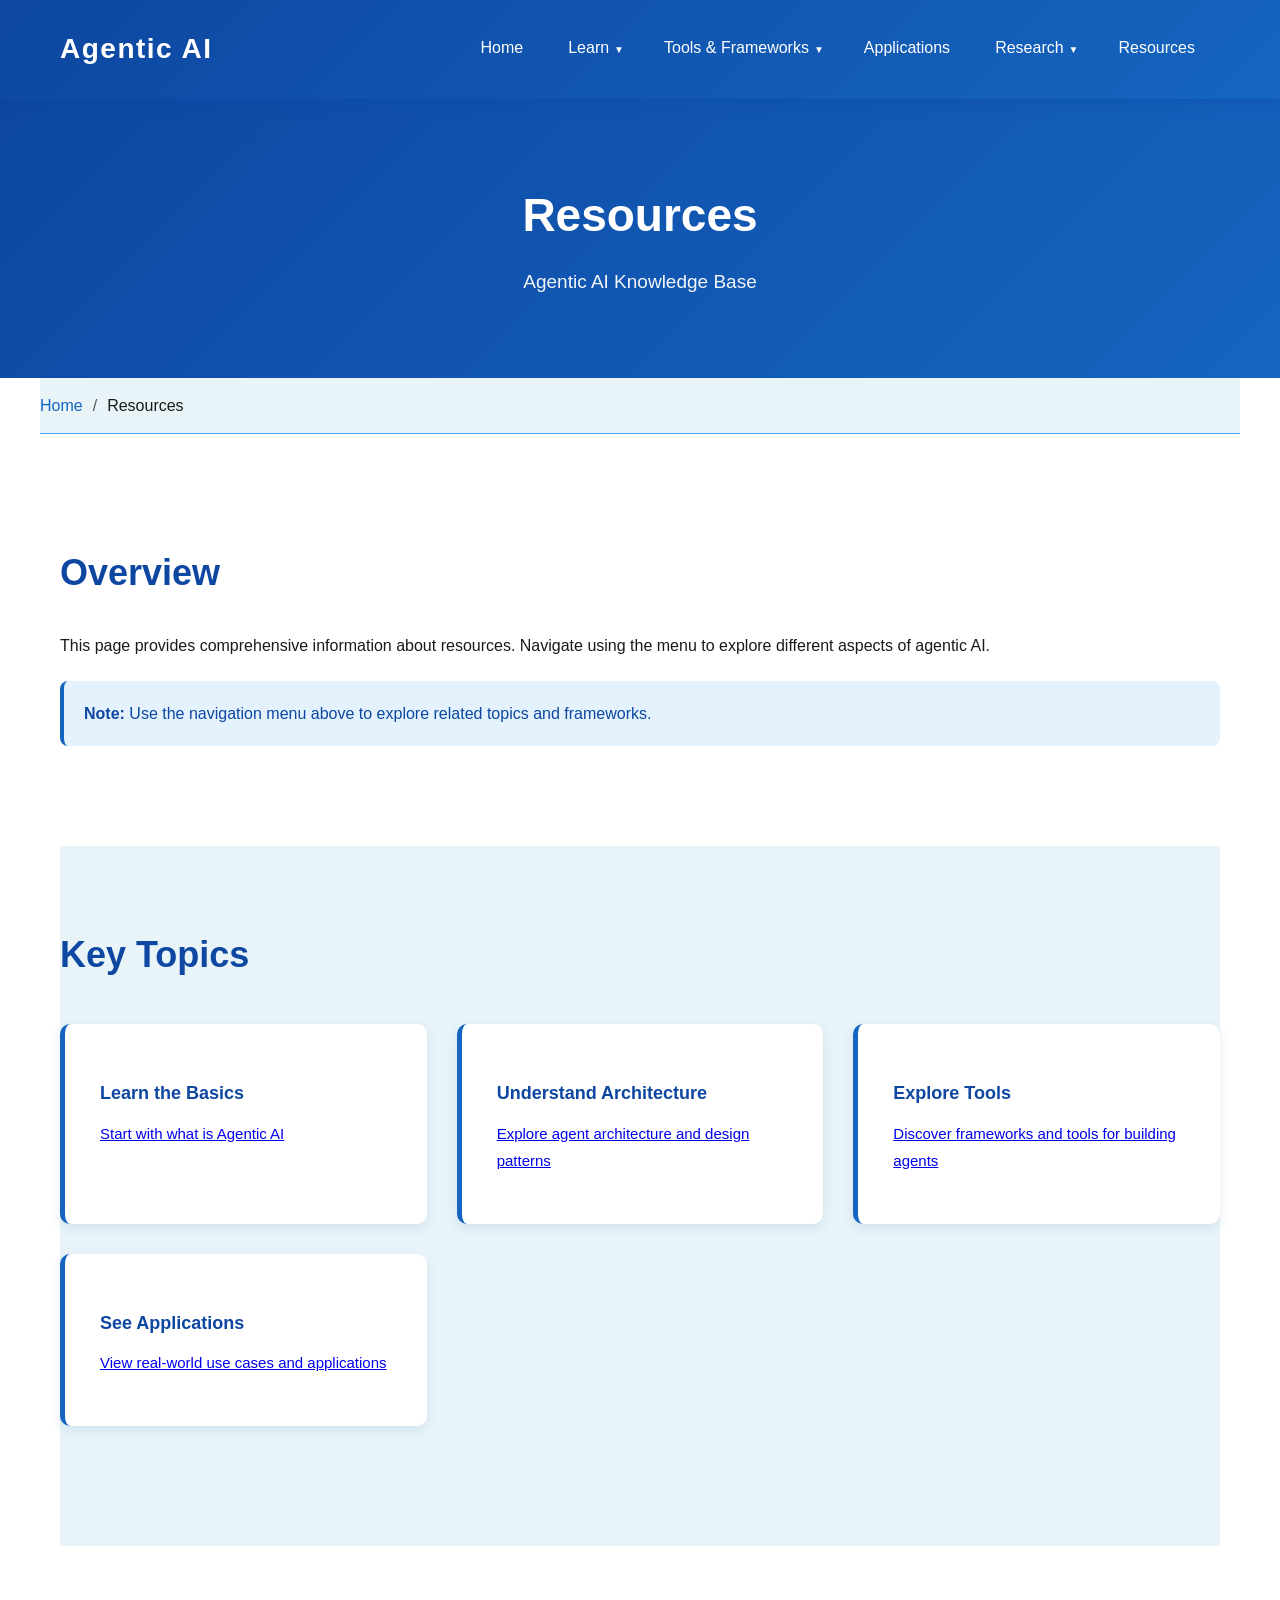
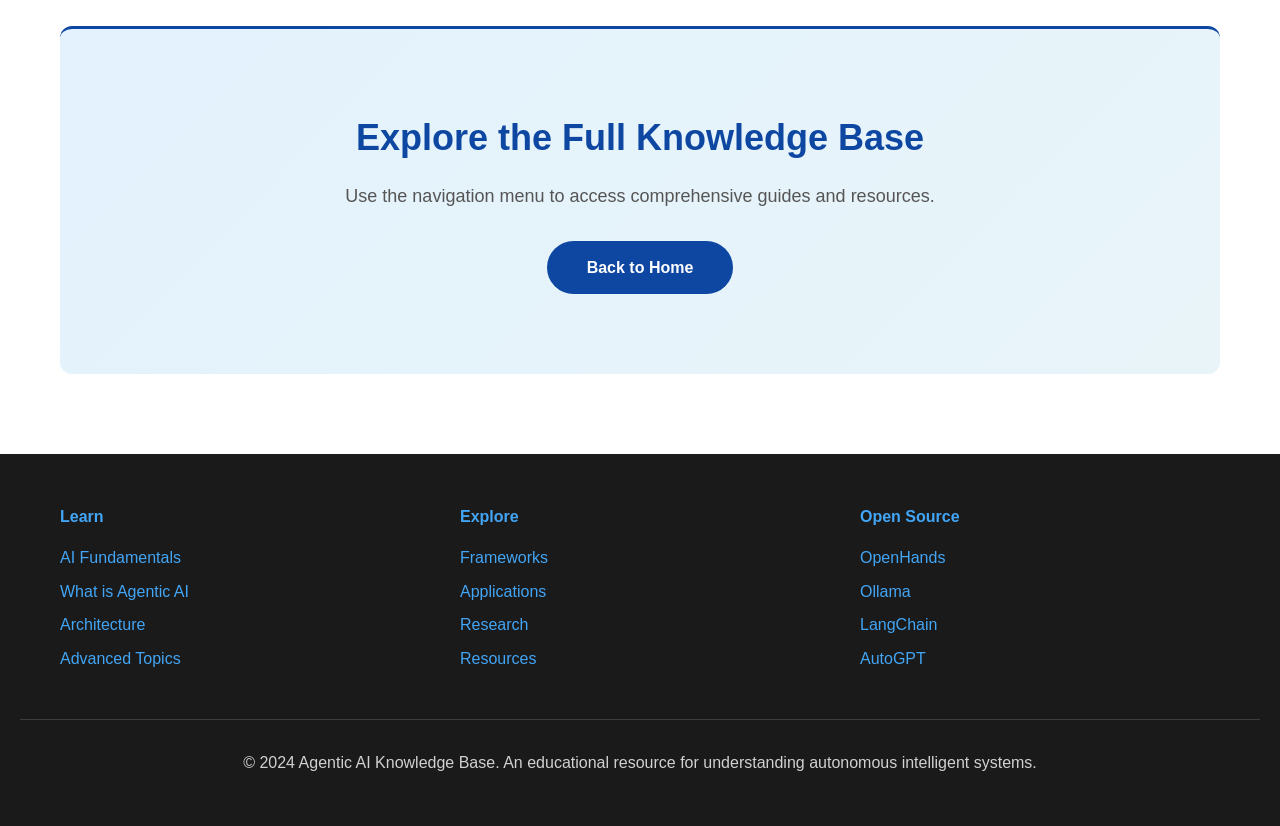
==== resources.html @ 5c1c608d "Build comprehensive Agentic AI knowledge base with flyout menus and darker blue theme - Created 15 d" ====
<!DOCTYPE html>
<html lang="en">
<head>
    <meta charset="UTF-8">
    <meta name="viewport" content="width=device-width, initial-scale=1.0">
    <title>Resources - Agentic AI Knowledge Base</title>
    <link rel="stylesheet" href="styles.css">
</head>
<body>
    <nav class="navbar">
        <div class="container">
            <div class="logo"><h1>Agentic AI</h1></div>
            <ul class="nav-menu">
                <li class="nav-item"><a href="index.html" class="nav-link">Home</a></li>
                <li class="nav-item has-submenu">
                    <a href="#" class="nav-link">Learn</a>
                    <ul class="submenu">
                        <li><a href="fundamentals.html">AI Fundamentals</a></li>
                        <li><a href="what-is.html">What is Agentic AI</a></li>
                        <li><a href="architecture.html">Architecture & Design</a></li>
                        <li><a href="advanced-topics.html">Advanced Topics</a></li>
                    </ul>
                </li>
                <li class="nav-item has-submenu">
                    <a href="#" class="nav-link">Tools & Frameworks</a>
                    <ul class="submenu">
                        <li><a href="frameworks.html">All Frameworks</a></li>
                        <li class="has-submenu">
                            <a href="#">Open Source Projects</a>
                            <ul class="submenu">
                                <li><a href="openhands.html">OpenHands</a></li>
                                <li><a href="ollama.html">Ollama</a></li>
                                <li><a href="langchain.html">LangChain</a></li>
                                <li><a href="autogpt.html">AutoGPT</a></li>
                            </ul>
                        </li>
                        <li><a href="frameworks.html#commercial">Commercial Tools</a></li>
                    </ul>
                </li>
                <li class="nav-item"><a href="use-cases.html" class="nav-link">Applications</a></li>
                <li class="nav-item has-submenu">
                    <a href="#" class="nav-link">Research</a>
                    <ul class="submenu">
                        <li><a href="research-papers.html">Papers & Publications</a></li>
                        <li><a href="trends.html">Trends & Future</a></li>
                        <li><a href="challenges.html">Challenges</a></li>
                    </ul>
                </li>
                <li class="nav-item"><a href="resources.html" class="nav-link">Resources</a></li>
            </ul>
        </div>
    </nav>

    <header class="page-header">
        <h1>Resources</h1>
        <p>Agentic AI Knowledge Base</p>
    </header>

    <div class="breadcrumb container">
        <ol>
            <li><a href="index.html">Home</a></li>
            <li>Resources</li>
        </ol>
    </div>

    <main class="container">
        <section class="content-section">
            <h2>Overview</h2>
            <p>This page provides comprehensive information about resources. Navigate using the menu to explore different aspects of agentic AI.</p>
            <div class="alert alert-info">
                <strong>Note:</strong> Use the navigation menu above to explore related topics and frameworks.
            </div>
        </section>

        <section class="content-section">
            <h2>Key Topics</h2>
            <div class="cards-grid">
                <div class="card">
                    <h4>Learn the Basics</h4>
                    <p><a href="what-is.html">Start with what is Agentic AI</a></p>
                </div>
                <div class="card">
                    <h4>Understand Architecture</h4>
                    <p><a href="architecture.html">Explore agent architecture and design patterns</a></p>
                </div>
                <div class="card">
                    <h4>Explore Tools</h4>
                    <p><a href="frameworks.html">Discover frameworks and tools for building agents</a></p>
                </div>
                <div class="card">
                    <h4>See Applications</h4>
                    <p><a href="use-cases.html">View real-world use cases and applications</a></p>
                </div>
            </div>
        </section>

        <section class="cta-section container">
            <h2>Explore the Full Knowledge Base</h2>
            <p>Use the navigation menu to access comprehensive guides and resources.</p>
            <a href="index.html" class="button">Back to Home</a>
        </section>
    </main>

    <footer>
        <div class="container">
            <div>
                <h4>Learn</h4>
                <ul>
                    <li><a href="fundamentals.html">AI Fundamentals</a></li>
                    <li><a href="what-is.html">What is Agentic AI</a></li>
                    <li><a href="architecture.html">Architecture</a></li>
                    <li><a href="advanced-topics.html">Advanced Topics</a></li>
                </ul>
            </div>
            <div>
                <h4>Explore</h4>
                <ul>
                    <li><a href="frameworks.html">Frameworks</a></li>
                    <li><a href="use-cases.html">Applications</a></li>
                    <li><a href="research-papers.html">Research</a></li>
                    <li><a href="resources.html">Resources</a></li>
                </ul>
            </div>
            <div>
                <h4>Open Source</h4>
                <ul>
                    <li><a href="openhands.html">OpenHands</a></li>
                    <li><a href="ollama.html">Ollama</a></li>
                    <li><a href="langchain.html">LangChain</a></li>
                    <li><a href="autogpt.html">AutoGPT</a></li>
                </ul>
            </div>
        </div>
        <div class="footer-bottom">
            <p>&copy; 2024 Agentic AI Knowledge Base. An educational resource for understanding autonomous intelligent systems.</p>
        </div>
    </footer>
</body>
</html>
---- styles.css ----
/* ===== Color Palette - Darker Blue Theme ===== */
:root {
    --primary-dark-blue: #0d47a1;
    --primary-blue: #1565c0;
    --medium-blue: #1976d2;
    --light-blue: #42a5f5;
    --pale-blue: #e3f2fd;
    --background-blue: #e8f4f8;
    --gray-dark: #1a1a1a;
    --gray-medium: #555555;
    --gray-light: #f5f5f5;
    --white: #ffffff;
    --border: #c0c0c0;
    --accent-teal: #00897b;
}

/* ===== Global Styles ===== */
* {
    margin: 0;
    padding: 0;
    box-sizing: border-box;
}

html {
    scroll-behavior: smooth;
}

body {
    font-family: 'Segoe UI', Tahoma, Geneva, Verdana, sans-serif;
    color: var(--gray-dark);
    background-color: var(--white);
    line-height: 1.6;
}

.container {
    max-width: 1200px;
    margin: 0 auto;
    padding: 0 20px;
}

/* ===== Navigation Bar ===== */
.navbar {
    background: linear-gradient(135deg, var(--primary-dark-blue) 0%, var(--primary-blue) 100%);
    padding: 20px 0;
    box-shadow: 0 4px 12px rgba(13, 71, 161, 0.3);
    position: sticky;
    top: 0;
    z-index: 100;
}

.navbar .container {
    display: flex;
    justify-content: space-between;
    align-items: center;
}

.logo h1 {
    color: var(--white);
    font-size: 28px;
    font-weight: 700;
    letter-spacing: 1.5px;
}

.nav-menu {
    display: flex;
    list-style: none;
    gap: 0;
    align-items: center;
}

.nav-item {
    position: relative;
}

.nav-link {
    display: block;
    text-decoration: none;
    color: var(--white);
    font-weight: 500;
    padding: 15px 20px;
    transition: background-color 0.3s ease, color 0.3s ease;
    border-bottom: 3px solid transparent;
}

.nav-link:hover {
    background-color: rgba(255, 255, 255, 0.1);
    border-bottom-color: var(--light-blue);
}

.nav-link.active {
    background-color: rgba(255, 255, 255, 0.15);
    border-bottom-color: var(--light-blue);
}

.nav-link::after {
    content: '';
    display: inline-block;
    margin-left: 5px;
}

.nav-item.has-submenu > .nav-link::after {
    content: '▼';
    font-size: 10px;
    transition: transform 0.3s ease;
}

.nav-item.has-submenu:hover > .nav-link::after {
    transform: rotate(180deg);
}

/* ===== Flyout/Dropdown Menus ===== */
.submenu {
    position: absolute;
    top: 100%;
    left: 0;
    background: var(--primary-blue);
    min-width: 240px;
    list-style: none;
    box-shadow: 0 8px 24px rgba(13, 71, 161, 0.3);
    border-radius: 0 0 8px 8px;
    opacity: 0;
    visibility: hidden;
    transform: translateY(-10px);
    transition: opacity 0.3s ease, visibility 0.3s ease, transform 0.3s ease;
    z-index: 200;
}

.nav-item:hover > .submenu {
    opacity: 1;
    visibility: visible;
    transform: translateY(0);
}

.submenu li {
    border-bottom: 1px solid rgba(255, 255, 255, 0.1);
}

.submenu li:last-child {
    border-bottom: none;
}

.submenu a {
    display: block;
    text-decoration: none;
    color: var(--white);
    padding: 12px 20px;
    transition: background-color 0.3s ease, padding-left 0.3s ease;
    font-size: 14px;
}

.submenu a:hover {
    background-color: var(--primary-dark-blue);
    padding-left: 30px;
}

/* ===== Two-Level Submenu (Nested) ===== */
.submenu li.has-submenu {
    position: relative;
}

.submenu li.has-submenu > a::after {
    content: '▶';
    float: right;
    font-size: 10px;
}

.submenu .submenu {
    position: absolute;
    top: 0;
    left: 100%;
    margin-top: 0;
    border-radius: 0 8px 8px 0;
}

.submenu li.has-submenu:hover > .submenu {
    opacity: 1;
    visibility: visible;
    transform: translateX(0);
}

.submenu .submenu {
    opacity: 0;
    visibility: hidden;
    transform: translateX(-10px);
}

/* ===== Hero Section ===== */
.hero {
    background: linear-gradient(135deg, var(--primary-dark-blue) 0%, var(--primary-blue) 100%);
    padding: 120px 20px;
    color: var(--white);
    text-align: center;
}

.hero-content h2 {
    font-size: 52px;
    margin-bottom: 20px;
    font-weight: 700;
    letter-spacing: 1px;
}

.hero-content p {
    font-size: 22px;
    margin-bottom: 40px;
    opacity: 0.95;
    line-height: 1.6;
}

.cta-button {
    background-color: var(--light-blue);
    color: var(--primary-dark-blue);
    border: none;
    padding: 16px 45px;
    font-size: 16px;
    font-weight: 700;
    border-radius: 50px;
    cursor: pointer;
    transition: all 0.3s ease;
    box-shadow: 0 4px 15px rgba(0, 0, 0, 0.2);
}

.cta-button:hover {
    background-color: var(--white);
    color: var(--primary-dark-blue);
    transform: translateY(-4px);
    box-shadow: 0 8px 25px rgba(0, 0, 0, 0.3);
}

/* ===== Page Header ===== */
.page-header {
    background: linear-gradient(135deg, var(--primary-dark-blue) 0%, var(--primary-blue) 100%);
    color: var(--white);
    padding: 80px 20px;
    text-align: center;
}

.page-header h1 {
    font-size: 46px;
    margin-bottom: 15px;
    font-weight: 700;
}

.page-header p {
    font-size: 19px;
    opacity: 0.95;
}

/* ===== Breadcrumb ===== */
.breadcrumb {
    background: var(--background-blue);
    padding: 15px 0;
    margin-bottom: 30px;
    border-bottom: 1px solid var(--light-blue);
}

.breadcrumb ol {
    list-style: none;
    display: flex;
    flex-wrap: wrap;
    gap: 0;
}

.breadcrumb li {
    color: var(--gray-dark);
}

.breadcrumb li:before {
    content: '/';
    margin: 0 10px;
    color: var(--gray-medium);
}

.breadcrumb li:first-child:before {
    content: '';
    margin: 0;
}

.breadcrumb a {
    color: var(--primary-blue);
    text-decoration: none;
    font-weight: 500;
}

.breadcrumb a:hover {
    text-decoration: underline;
}

/* ===== Main Content Sections ===== */
.intro {
    padding: 100px 0;
    text-align: center;
}

.intro h2 {
    color: var(--primary-dark-blue);
    font-size: 38px;
    margin-bottom: 25px;
    font-weight: 700;
}

.intro p {
    font-size: 18px;
    color: var(--gray-medium);
    max-width: 800px;
    margin: 0 auto;
    line-height: 1.8;
}

/* ===== Feature Cards ===== */
.features {
    display: grid;
    grid-template-columns: repeat(auto-fit, minmax(280px, 1fr));
    gap: 30px;
    padding: 60px 0;
}

.feature-card {
    background: var(--pale-blue);
    padding: 45px 35px;
    border-radius: 10px;
    text-align: center;
    transition: all 0.3s ease;
    border: 2px solid var(--light-blue);
    border-left: 4px solid var(--primary-dark-blue);
}

.feature-card:hover {
    transform: translateY(-10px);
    box-shadow: 0 12px 35px rgba(13, 71, 161, 0.2);
    border-left: 4px solid var(--accent-teal);
}

.feature-card h3 {
    color: var(--primary-dark-blue);
    font-size: 24px;
    margin-bottom: 15px;
    font-weight: 700;
}

.feature-card p {
    color: var(--gray-medium);
    font-size: 16px;
    line-height: 1.7;
}

/* ===== Content Section ===== */
.content-section {
    padding: 80px 0;
}

.content-section:nth-child(even) {
    background: var(--background-blue);
}

.content-section h2 {
    color: var(--primary-dark-blue);
    font-size: 36px;
    margin-bottom: 30px;
    font-weight: 700;
}

.content-section h3 {
    color: var(--primary-blue);
    font-size: 24px;
    margin: 30px 0 15px 0;
    font-weight: 700;
}

.content-section h4 {
    color: var(--medium-blue);
    font-size: 18px;
    margin: 20px 0 10px 0;
    font-weight: 700;
}

.content-section p {
    color: var(--gray-dark);
    line-height: 1.8;
    margin-bottom: 15px;
}

/* ===== Cards Grid ===== */
.cards-grid {
    display: grid;
    grid-template-columns: repeat(auto-fit, minmax(300px, 1fr));
    gap: 30px;
    margin: 40px 0;
}

.card {
    background: var(--white);
    padding: 35px;
    border-radius: 10px;
    border-left: 5px solid var(--primary-blue);
    box-shadow: 0 4px 12px rgba(13, 71, 161, 0.1);
    transition: all 0.3s ease;
}

.card:hover {
    transform: translateY(-8px);
    box-shadow: 0 8px 24px rgba(13, 71, 161, 0.2);
    border-left-color: var(--accent-teal);
}

.card h4 {
    color: var(--primary-dark-blue);
    margin-bottom: 12px;
    font-size: 18px;
}

.card p {
    color: var(--gray-medium);
    font-size: 15px;
}

/* ===== Project Cards ===== */
.project-card {
    background: var(--white);
    border: 2px solid var(--light-blue);
    border-radius: 10px;
    padding: 30px;
    margin: 20px 0;
    transition: all 0.3s ease;
}

.project-card:hover {
    box-shadow: 0 10px 30px rgba(13, 71, 161, 0.2);
    border-color: var(--primary-dark-blue);
}

.project-card h3 {
    color: var(--primary-dark-blue);
    margin-bottom: 10px;
    font-size: 22px;
}

.project-badge {
    display: inline-block;
    background: var(--light-blue);
    color: var(--primary-dark-blue);
    padding: 5px 12px;
    border-radius: 20px;
    font-size: 12px;
    font-weight: 700;
    margin-right: 8px;
    margin-bottom: 10px;
}

.project-card p {
    color: var(--gray-dark);
    margin: 10px 0;
}

.project-card ul {
    list-style: none;
    padding-left: 0;
}

.project-card li {
    padding: 5px 0;
    color: var(--gray-medium);
}

.project-card li:before {
    content: '→ ';
    color: var(--primary-blue);
    font-weight: bold;
    margin-right: 8px;
}

/* ===== Two Column Layout ===== */
.two-column {
    display: grid;
    grid-template-columns: 1fr 1fr;
    gap: 50px;
    align-items: start;
}

.two-column h3 {
    grid-column: 1 / -1;
}

/* ===== List Styles ===== */
.content-section ol,
.content-section ul {
    margin: 20px 0 20px 30px;
    color: var(--gray-dark);
}

.content-section li {
    margin-bottom: 12px;
    line-height: 1.7;
}

/* ===== Code Blocks ===== */
.code-block {
    background: var(--gray-dark);
    color: #00ff00;
    padding: 20px;
    border-radius: 8px;
    overflow-x: auto;
    margin: 20px 0;
    font-family: 'Courier New', monospace;
    font-size: 14px;
    line-height: 1.5;
    border-left: 4px solid var(--accent-teal);
}

/* ===== CTA Section ===== */
.cta-section {
    background: linear-gradient(135deg, var(--pale-blue) 0%, var(--background-blue) 100%);
    padding: 80px 40px;
    text-align: center;
    border-radius: 12px;
    margin: 80px 0;
    border-top: 3px solid var(--primary-dark-blue);
}

.cta-section h2 {
    color: var(--primary-dark-blue);
    font-size: 36px;
    margin-bottom: 15px;
}

.cta-section p {
    color: var(--gray-medium);
    margin-bottom: 30px;
    font-size: 18px;
}

.button {
    display: inline-block;
    background: var(--primary-dark-blue);
    color: var(--white);
    padding: 14px 40px;
    text-decoration: none;
    border-radius: 50px;
    font-weight: 700;
    transition: all 0.3s ease;
    border: none;
    cursor: pointer;
}

.button:hover {
    background: var(--primary-blue);
    transform: translateY(-3px);
    box-shadow: 0 8px 20px rgba(13, 71, 161, 0.3);
}

.button-secondary {
    background: var(--light-blue);
    color: var(--primary-dark-blue);
}

.button-secondary:hover {
    background: var(--medium-blue);
    color: var(--white);
}

/* ===== Footer ===== */
footer {
    background: var(--gray-dark);
    color: var(--white);
    padding: 50px 20px;
    margin-top: 80px;
}

footer .container {
    display: grid;
    grid-template-columns: repeat(auto-fit, minmax(250px, 1fr));
    gap: 40px;
    text-align: left;
    margin-bottom: 40px;
}

footer h4 {
    color: var(--light-blue);
    margin-bottom: 15px;
}

footer ul {
    list-style: none;
}

footer li {
    margin-bottom: 8px;
}

footer a {
    color: var(--light-blue);
    text-decoration: none;
    transition: color 0.3s ease;
}

footer a:hover {
    color: var(--white);
    text-decoration: underline;
}

footer .footer-bottom {
    text-align: center;
    padding-top: 30px;
    border-top: 1px solid rgba(255, 255, 255, 0.2);
    opacity: 0.8;
}

/* ===== Alert Boxes ===== */
.alert {
    padding: 20px;
    margin: 20px 0;
    border-radius: 8px;
    border-left: 4px solid;
}

.alert-info {
    background: var(--pale-blue);
    border-left-color: var(--primary-blue);
    color: var(--primary-dark-blue);
}

.alert-note {
    background: #fff3e0;
    border-left-color: #ff9800;
    color: #e65100;
}

/* ===== Responsive Design ===== */
@media (max-width: 1024px) {
    .two-column {
        grid-template-columns: 1fr;
        gap: 30px;
    }

    .two-column h3 {
        grid-column: 1;
    }
}

@media (max-width: 768px) {
    .navbar .container {
        flex-direction: column;
        gap: 15px;
    }

    .nav-menu {
        flex-direction: column;
        width: 100%;
        gap: 0;
    }

    .nav-link {
        padding: 12px 15px;
    }

    .submenu {
        position: static;
        opacity: 0;
        visibility: hidden;
        max-height: 0;
        overflow: hidden;
        transition: all 0.3s ease;
    }

    .nav-item.has-submenu:hover > .submenu {
        opacity: 1;
        visibility: visible;
        max-height: 500px;
    }

    .submenu .submenu {
        position: static;
        box-shadow: none;
        background: rgba(21, 101, 192, 0.9);
        border-radius: 0;
    }

    .hero {
        padding: 80px 20px;
    }

    .hero-content h2 {
        font-size: 36px;
    }

    .hero-content p {
        font-size: 18px;
    }

    .page-header {
        padding: 60px 20px;
    }

    .page-header h1 {
        font-size: 32px;
    }

    .intro h2,
    .content-section h2,
    .cta-section h2 {
        font-size: 28px;
    }

    .features,
    .cards-grid {
        grid-template-columns: 1fr;
    }

    footer .container {
        grid-template-columns: 1fr;
    }
}

@media (max-width: 480px) {
    .nav-link {
        padding: 10px 12px;
        font-size: 14px;
    }

    .logo h1 {
        font-size: 22px;
    }

    .hero {
        padding: 60px 15px;
    }

    .hero-content h2 {
        font-size: 26px;
    }

    .page-header h1 {
        font-size: 24px;
    }

    .intro h2,
    .content-section h2 {
        font-size: 22px;
    }

    .feature-card,
    .card {
        padding: 25px 20px;
    }

    .project-card {
        padding: 20px;
    }
}
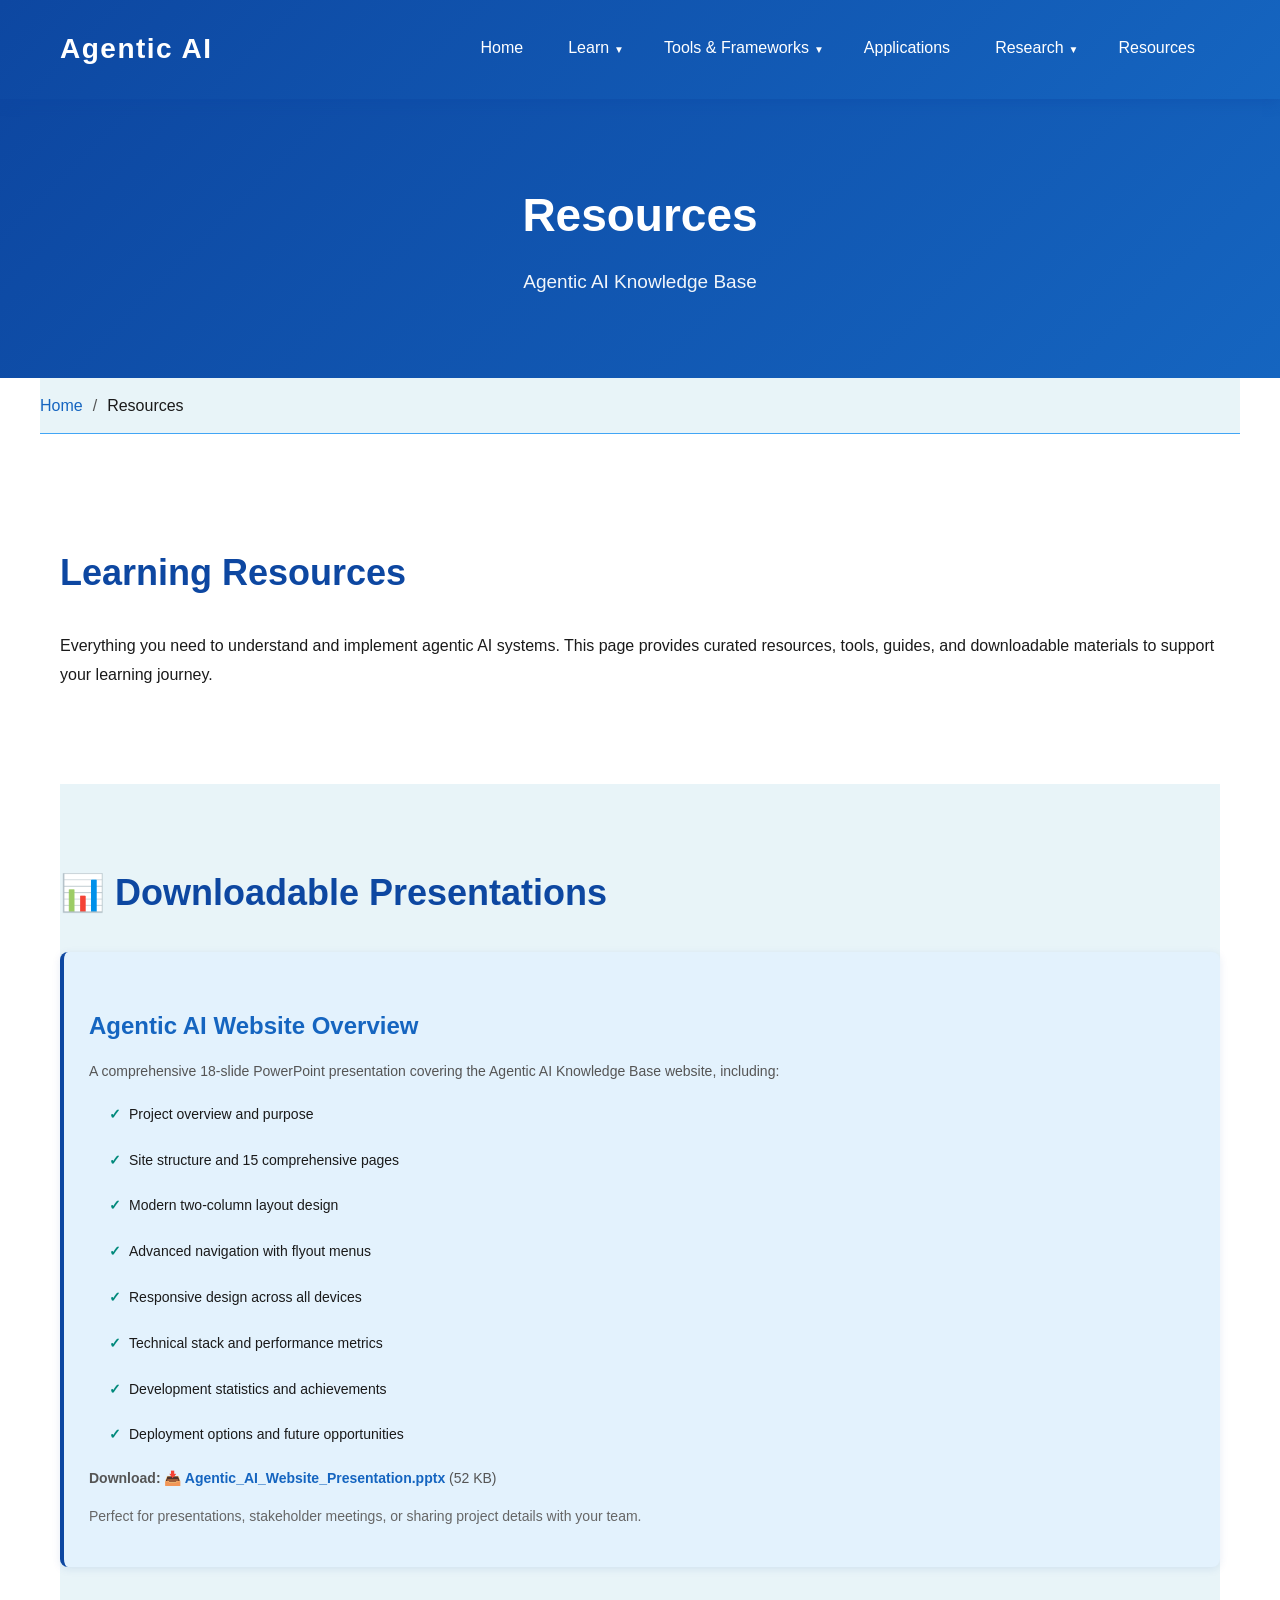
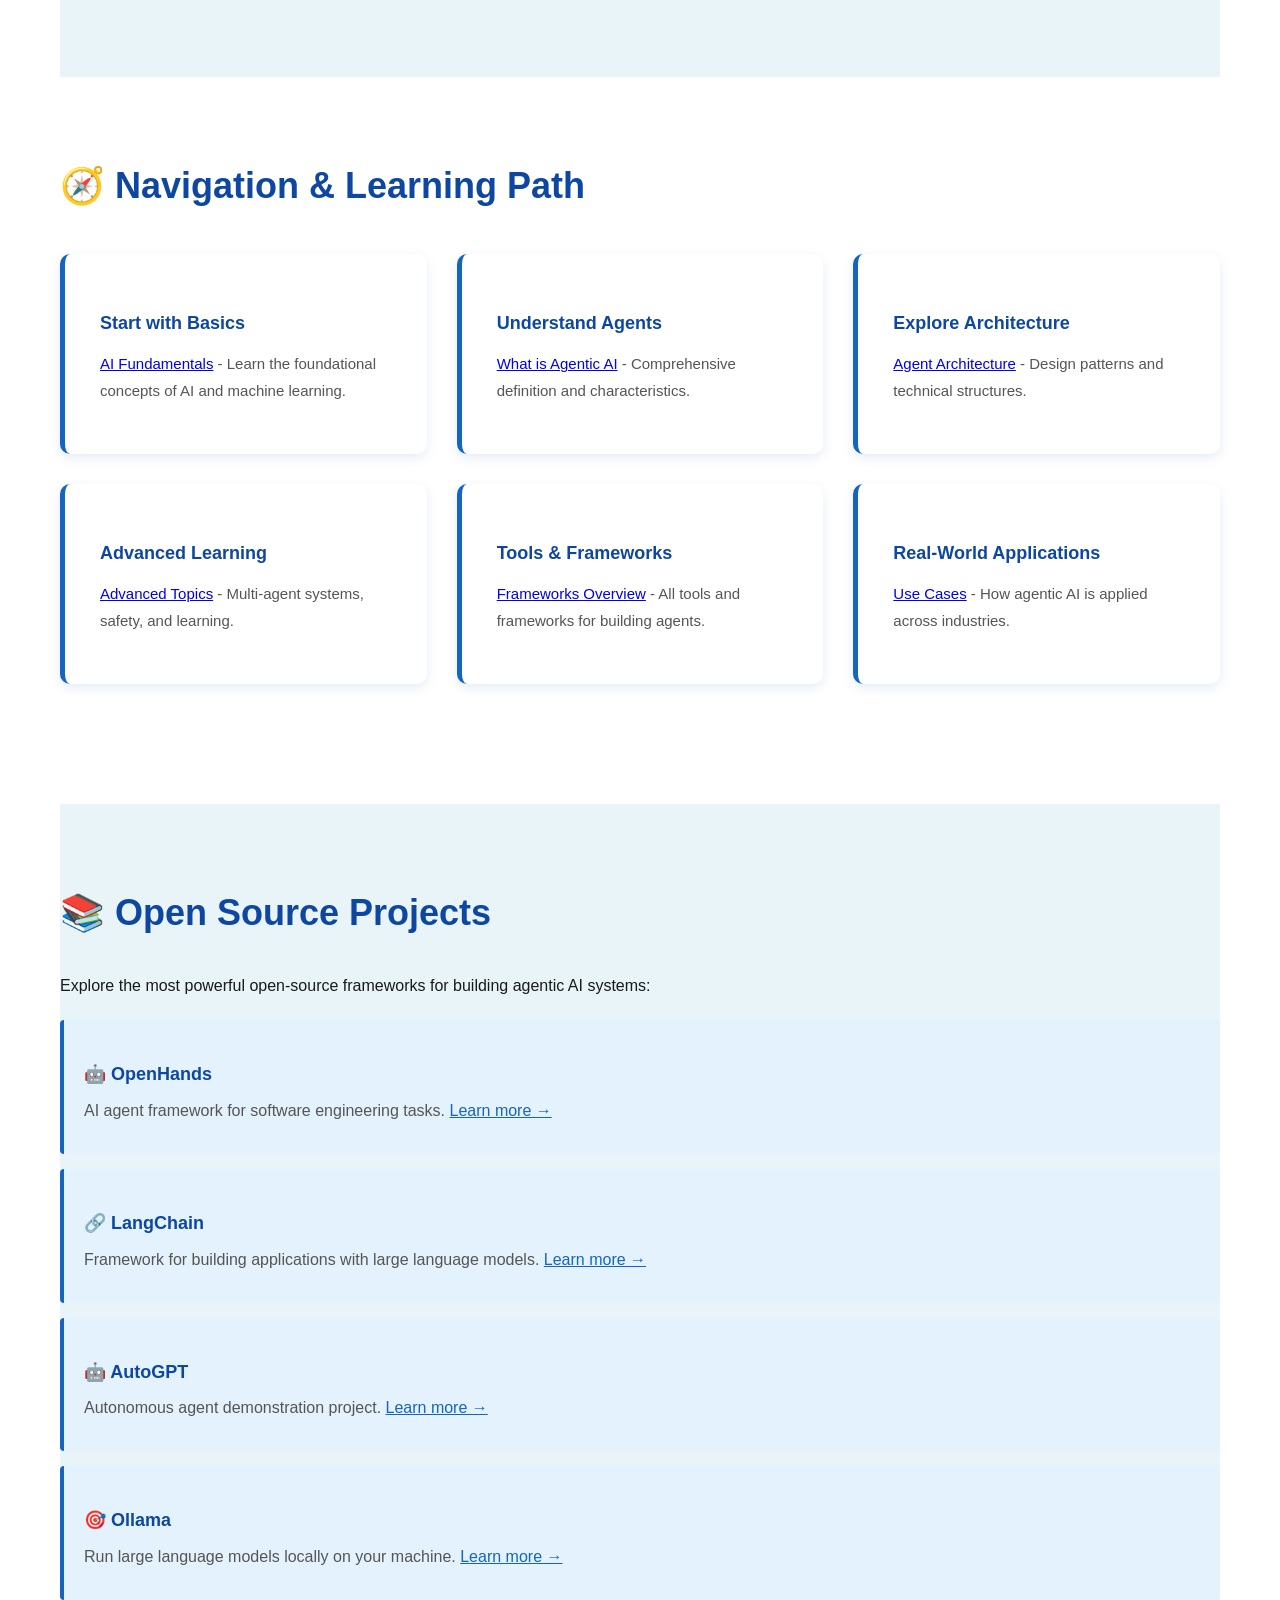
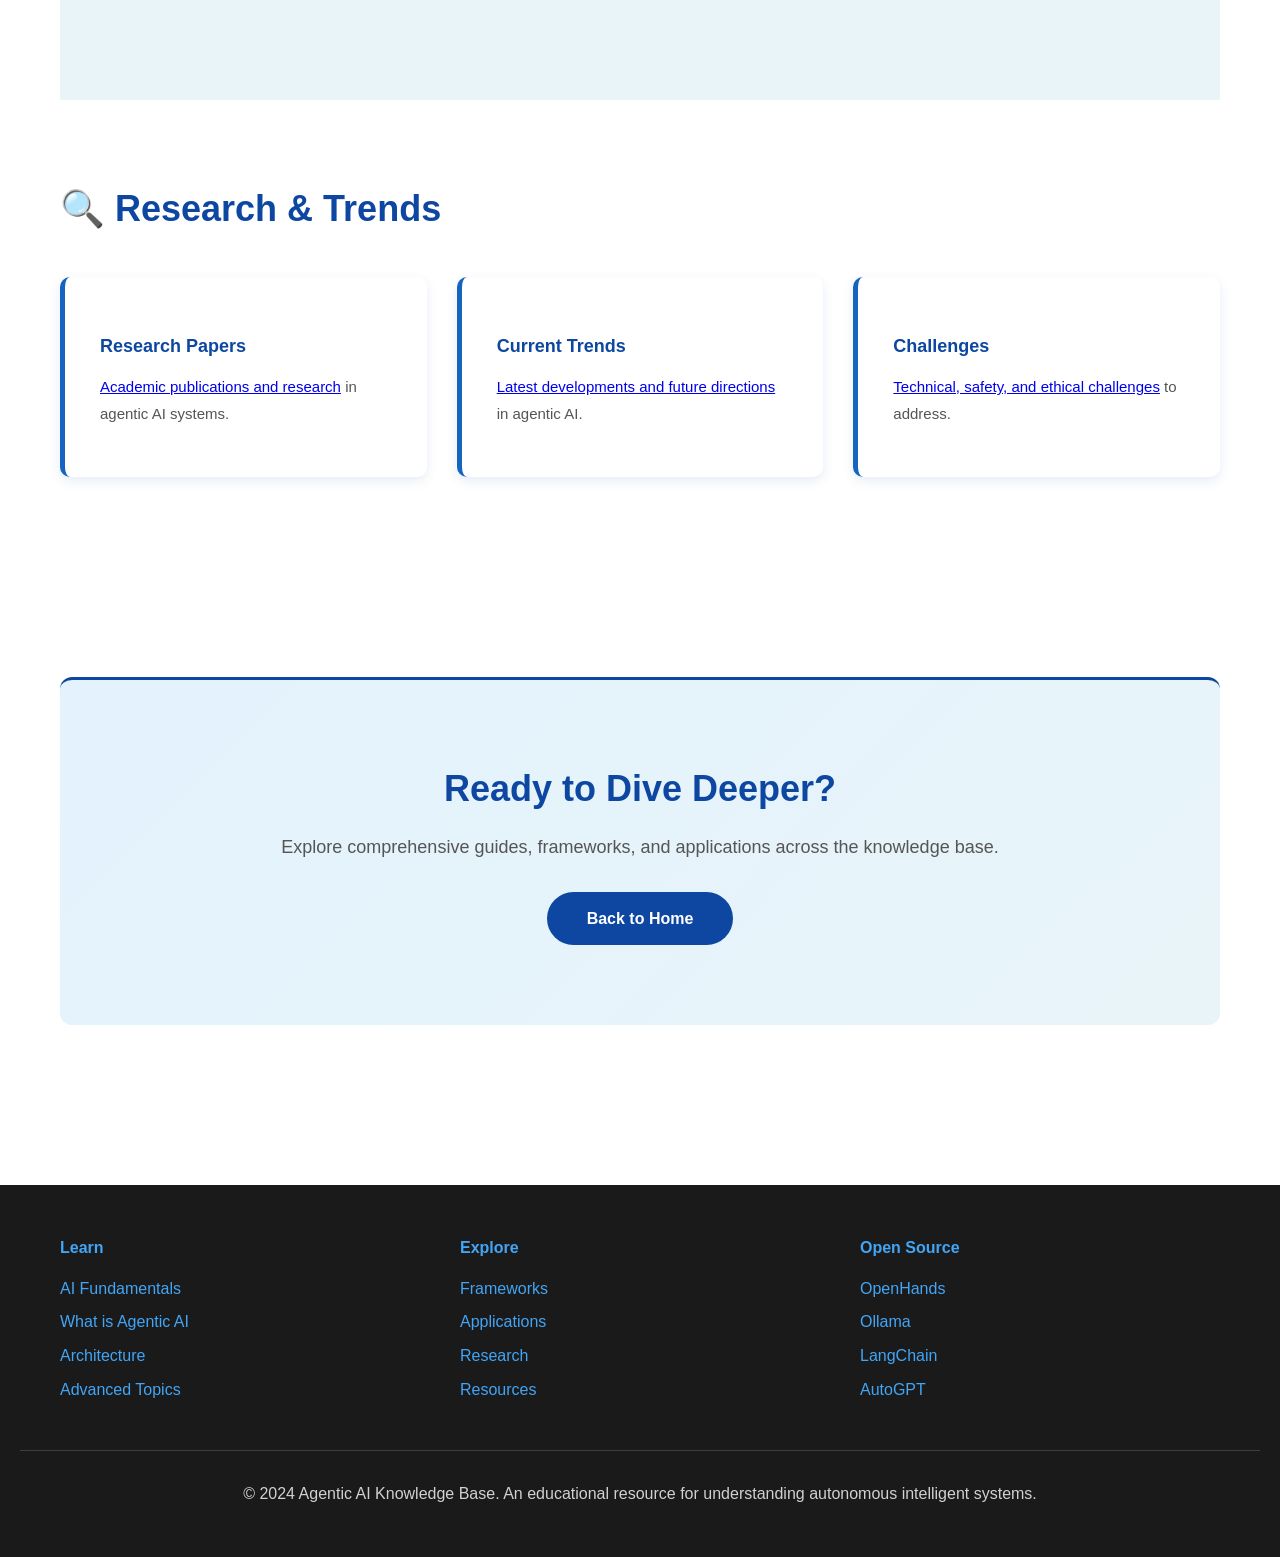
==== commit c932866c: "Add PowerPoint presentation to repo and update resources page - Added Agentic_AI_Website_Presentatio" ====
--- a/resources.html
+++ b/resources.html
@@ -65,38 +65,104 @@
 
     <main class="container">
         <section class="content-section">
-            <h2>Overview</h2>
-            <p>This page provides comprehensive information about resources. Navigate using the menu to explore different aspects of agentic AI.</p>
-            <div class="alert alert-info">
-                <strong>Note:</strong> Use the navigation menu above to explore related topics and frameworks.
-            </div>
-        </section>
-
-        <section class="content-section">
-            <h2>Key Topics</h2>
+            <h2>Learning Resources</h2>
+            <p>Everything you need to understand and implement agentic AI systems. This page provides curated resources, tools, guides, and downloadable materials to support your learning journey.</p>
+        </section>
+
+        <section class="content-section">
+            <h2>📊 Downloadable Presentations</h2>
+            <div class="highlight-box" style="margin-bottom: 30px;">
+                <h3>Agentic AI Website Overview</h3>
+                <p>A comprehensive 18-slide PowerPoint presentation covering the Agentic AI Knowledge Base website, including:</p>
+                <ul style="margin: 15px 0 15px 20px;">
+                    <li>Project overview and purpose</li>
+                    <li>Site structure and 15 comprehensive pages</li>
+                    <li>Modern two-column layout design</li>
+                    <li>Advanced navigation with flyout menus</li>
+                    <li>Responsive design across all devices</li>
+                    <li>Technical stack and performance metrics</li>
+                    <li>Development statistics and achievements</li>
+                    <li>Deployment options and future opportunities</li>
+                </ul>
+                <p><strong>Download:</strong> <a href="Agentic_AI_Website_Presentation.pptx" style="color: #1565c0; font-weight: 600; text-decoration: none;">📥 Agentic_AI_Website_Presentation.pptx</a> (52 KB)</p>
+                <p style="font-size: 14px; color: #666; margin-top: 10px;">Perfect for presentations, stakeholder meetings, or sharing project details with your team.</p>
+            </div>
+        </section>
+
+        <section class="content-section">
+            <h2>🧭 Navigation & Learning Path</h2>
             <div class="cards-grid">
                 <div class="card">
-                    <h4>Learn the Basics</h4>
-                    <p><a href="what-is.html">Start with what is Agentic AI</a></p>
-                </div>
-                <div class="card">
-                    <h4>Understand Architecture</h4>
-                    <p><a href="architecture.html">Explore agent architecture and design patterns</a></p>
-                </div>
-                <div class="card">
-                    <h4>Explore Tools</h4>
-                    <p><a href="frameworks.html">Discover frameworks and tools for building agents</a></p>
-                </div>
-                <div class="card">
-                    <h4>See Applications</h4>
-                    <p><a href="use-cases.html">View real-world use cases and applications</a></p>
+                    <h4>Start with Basics</h4>
+                    <p><a href="fundamentals.html">AI Fundamentals</a> - Learn the foundational concepts of AI and machine learning.</p>
+                </div>
+                <div class="card">
+                    <h4>Understand Agents</h4>
+                    <p><a href="what-is.html">What is Agentic AI</a> - Comprehensive definition and characteristics.</p>
+                </div>
+                <div class="card">
+                    <h4>Explore Architecture</h4>
+                    <p><a href="architecture.html">Agent Architecture</a> - Design patterns and technical structures.</p>
+                </div>
+                <div class="card">
+                    <h4>Advanced Learning</h4>
+                    <p><a href="advanced-topics.html">Advanced Topics</a> - Multi-agent systems, safety, and learning.</p>
+                </div>
+                <div class="card">
+                    <h4>Tools & Frameworks</h4>
+                    <p><a href="frameworks.html">Frameworks Overview</a> - All tools and frameworks for building agents.</p>
+                </div>
+                <div class="card">
+                    <h4>Real-World Applications</h4>
+                    <p><a href="use-cases.html">Use Cases</a> - How agentic AI is applied across industries.</p>
+                </div>
+            </div>
+        </section>
+
+        <section class="content-section">
+            <h2>📚 Open Source Projects</h2>
+            <p>Explore the most powerful open-source frameworks for building agentic AI systems:</p>
+            <div style="margin: 20px 0;">
+                <div style="background: #e3f2fd; padding: 20px; border-left: 4px solid #1565c0; margin-bottom: 15px; border-radius: 4px;">
+                    <h4 style="color: #0d47a1; margin-bottom: 8px;">🤖 OpenHands</h4>
+                    <p style="color: #555; margin: 8px 0;">AI agent framework for software engineering tasks. <a href="openhands.html" style="color: #1565c0;">Learn more →</a></p>
+                </div>
+                <div style="background: #e3f2fd; padding: 20px; border-left: 4px solid #1565c0; margin-bottom: 15px; border-radius: 4px;">
+                    <h4 style="color: #0d47a1; margin-bottom: 8px;">🔗 LangChain</h4>
+                    <p style="color: #555; margin: 8px 0;">Framework for building applications with large language models. <a href="langchain.html" style="color: #1565c0;">Learn more →</a></p>
+                </div>
+                <div style="background: #e3f2fd; padding: 20px; border-left: 4px solid #1565c0; margin-bottom: 15px; border-radius: 4px;">
+                    <h4 style="color: #0d47a1; margin-bottom: 8px;">🤖 AutoGPT</h4>
+                    <p style="color: #555; margin: 8px 0;">Autonomous agent demonstration project. <a href="autogpt.html" style="color: #1565c0;">Learn more →</a></p>
+                </div>
+                <div style="background: #e3f2fd; padding: 20px; border-left: 4px solid #1565c0; border-radius: 4px;">
+                    <h4 style="color: #0d47a1; margin-bottom: 8px;">🎯 Ollama</h4>
+                    <p style="color: #555; margin: 8px 0;">Run large language models locally on your machine. <a href="ollama.html" style="color: #1565c0;">Learn more →</a></p>
+                </div>
+            </div>
+        </section>
+
+        <section class="content-section">
+            <h2>🔍 Research & Trends</h2>
+            <div class="cards-grid">
+                <div class="card">
+                    <h4>Research Papers</h4>
+                    <p><a href="research-papers.html">Academic publications and research</a> in agentic AI systems.</p>
+                </div>
+                <div class="card">
+                    <h4>Current Trends</h4>
+                    <p><a href="trends.html">Latest developments and future directions</a> in agentic AI.</p>
+                </div>
+                <div class="card">
+                    <h4>Challenges</h4>
+                    <p><a href="challenges.html">Technical, safety, and ethical challenges</a> to address.</p>
                 </div>
             </div>
         </section>
 
         <section class="cta-section container">
-            <h2>Explore the Full Knowledge Base</h2>
-            <p>Use the navigation menu to access comprehensive guides and resources.</p>
+            <h2>Ready to Dive Deeper?</h2>
+            <p>Explore comprehensive guides, frameworks, and applications across the knowledge base.</p>
             <a href="index.html" class="button">Back to Home</a>
         </section>
     </main>
--- a/styles.css
+++ b/styles.css
@@ -23,6 +23,14 @@
 
 html {
     scroll-behavior: smooth;
+    width: 100%;
+    overflow-x: hidden;
+}
+
+main {
+    width: 100%;
+    box-sizing: border-box;
+    overflow-x: hidden;
 }
 
 body {
@@ -30,12 +38,17 @@
     color: var(--gray-dark);
     background-color: var(--white);
     line-height: 1.6;
+    overflow-x: hidden;
+    width: 100%;
+    max-width: 100vw;
 }
 
 .container {
     max-width: 1200px;
     margin: 0 auto;
     padding: 0 20px;
+    width: 100%;
+    box-sizing: border-box;
 }
 
 /* ===== Navigation Bar ===== */
@@ -46,6 +59,9 @@
     position: sticky;
     top: 0;
     z-index: 100;
+    width: 100%;
+    box-sizing: border-box;
+    overflow-x: hidden;
 }
 
 .navbar .container {
@@ -471,13 +487,74 @@
 /* ===== Two Column Layout ===== */
 .two-column {
     display: grid;
-    grid-template-columns: 1fr 1fr;
+    grid-template-columns: 1.2fr 1fr;
     gap: 50px;
     align-items: start;
 }
 
 .two-column h3 {
     grid-column: 1 / -1;
+}
+
+/* Content with sidebar highlights */
+.content-main {
+    display: grid;
+    grid-template-columns: 1.3fr 1fr;
+    gap: 50px;
+    align-items: start;
+}
+
+.content-body {
+    grid-column: 1;
+}
+
+.content-highlights {
+    grid-column: 2;
+}
+
+/* Highlight box on right side */
+.highlight-box {
+    background: var(--pale-blue);
+    border-left: 4px solid var(--primary-dark-blue);
+    padding: 25px;
+    border-radius: 8px;
+    margin-bottom: 25px;
+    box-shadow: 0 2px 8px rgba(13, 71, 161, 0.1);
+}
+
+.highlight-box h4 {
+    color: var(--primary-dark-blue);
+    margin-bottom: 12px;
+    font-size: 16px;
+    font-weight: 700;
+}
+
+.highlight-box p {
+    color: var(--gray-medium);
+    font-size: 14px;
+    line-height: 1.6;
+}
+
+.highlight-box ul {
+    list-style: none;
+    padding-left: 0;
+    margin: 10px 0;
+    color: var(--gray-dark);
+    font-size: 14px;
+}
+
+.highlight-box li {
+    padding: 5px 0;
+    padding-left: 20px;
+    position: relative;
+}
+
+.highlight-box li:before {
+    content: '✓';
+    position: absolute;
+    left: 0;
+    color: var(--accent-teal);
+    font-weight: bold;
 }
 
 /* ===== List Styles ===== */
@@ -499,11 +576,51 @@
     padding: 20px;
     border-radius: 8px;
     overflow-x: auto;
+    overflow-y: hidden;
     margin: 20px 0;
     font-family: 'Courier New', monospace;
     font-size: 14px;
     line-height: 1.5;
     border-left: 4px solid var(--accent-teal);
+    max-width: 100%;
+    box-sizing: border-box;
+}
+
+/* ===== Table Styles ===== */
+table {
+    width: 100%;
+    border-collapse: collapse;
+    overflow-x: auto;
+    display: block;
+    overflow-x: auto;
+    white-space: nowrap;
+    max-width: 100%;
+    box-sizing: border-box;
+}
+
+table thead {
+    display: table;
+    width: 100%;
+    table-layout: fixed;
+}
+
+table tbody {
+    display: block;
+    overflow-x: auto;
+    width: 100%;
+}
+
+table tr {
+    display: table;
+    width: 100%;
+    table-layout: fixed;
+}
+
+table th,
+table td {
+    word-break: break-word;
+    overflow-wrap: break-word;
+    padding: 12px;
 }
 
 /* ===== CTA Section ===== */
@@ -512,8 +629,12 @@
     padding: 80px 40px;
     text-align: center;
     border-radius: 12px;
-    margin: 80px 0;
+    margin: 80px auto;
     border-top: 3px solid var(--primary-dark-blue);
+    display: flex;
+    flex-direction: column;
+    align-items: center;
+    justify-content: center;
 }
 
 .cta-section h2 {
@@ -526,6 +647,10 @@
     color: var(--gray-medium);
     margin-bottom: 30px;
     font-size: 18px;
+}
+
+.cta-section .button {
+    margin: 0 auto;
 }
 
 .button {
@@ -563,6 +688,9 @@
     color: var(--white);
     padding: 50px 20px;
     margin-top: 80px;
+    width: 100%;
+    box-sizing: border-box;
+    overflow-x: hidden;
 }
 
 footer .container {
@@ -624,8 +752,24 @@
     color: #e65100;
 }
 
+/* ===== Image and Media Responsive ===== */
+img {
+    max-width: 100%;
+    height: auto;
+    display: block;
+}
+
 /* ===== Responsive Design ===== */
 @media (max-width: 1024px) {
+    .container {
+        padding: 0 20px;
+        width: 100%;
+    }
+
+    body {
+        overflow-x: hidden;
+    }
+
     .two-column {
         grid-template-columns: 1fr;
         gap: 30px;
@@ -634,9 +778,31 @@
     .two-column h3 {
         grid-column: 1;
     }
+
+    .content-main {
+        grid-template-columns: 1fr;
+        gap: 30px;
+    }
+
+    .content-body {
+        grid-column: 1;
+    }
+
+    .content-highlights {
+        grid-column: 1;
+    }
 }
 
 @media (max-width: 768px) {
+    .container {
+        padding: 0 15px;
+        width: 100%;
+    }
+
+    body {
+        overflow-x: hidden;
+    }
+
     .navbar .container {
         flex-direction: column;
         gap: 15px;
@@ -711,6 +877,20 @@
 }
 
 @media (max-width: 480px) {
+    * {
+        max-width: 100%;
+    }
+
+    body {
+        overflow-x: hidden;
+        width: 100vw;
+    }
+
+    .container {
+        padding: 0 15px;
+        width: 100%;
+    }
+
     .nav-link {
         padding: 10px 12px;
         font-size: 14px;
@@ -745,4 +925,41 @@
     .project-card {
         padding: 20px;
     }
-}
+
+    .cta-section {
+        padding: 40px 15px;
+        margin: 40px 15px;
+    }
+
+    .content-section {
+        padding: 40px 0;
+    }
+
+    .content-main {
+        gap: 20px;
+    }
+
+    .highlight-box {
+        padding: 20px;
+    }
+
+    table {
+        font-size: 12px;
+    }
+
+    table th,
+    table td {
+        padding: 8px;
+    }
+
+    .code-block {
+        padding: 15px;
+        font-size: 12px;
+        margin: 15px 0;
+    }
+
+    footer .container {
+        grid-template-columns: 1fr;
+        gap: 20px;
+    }
+}
